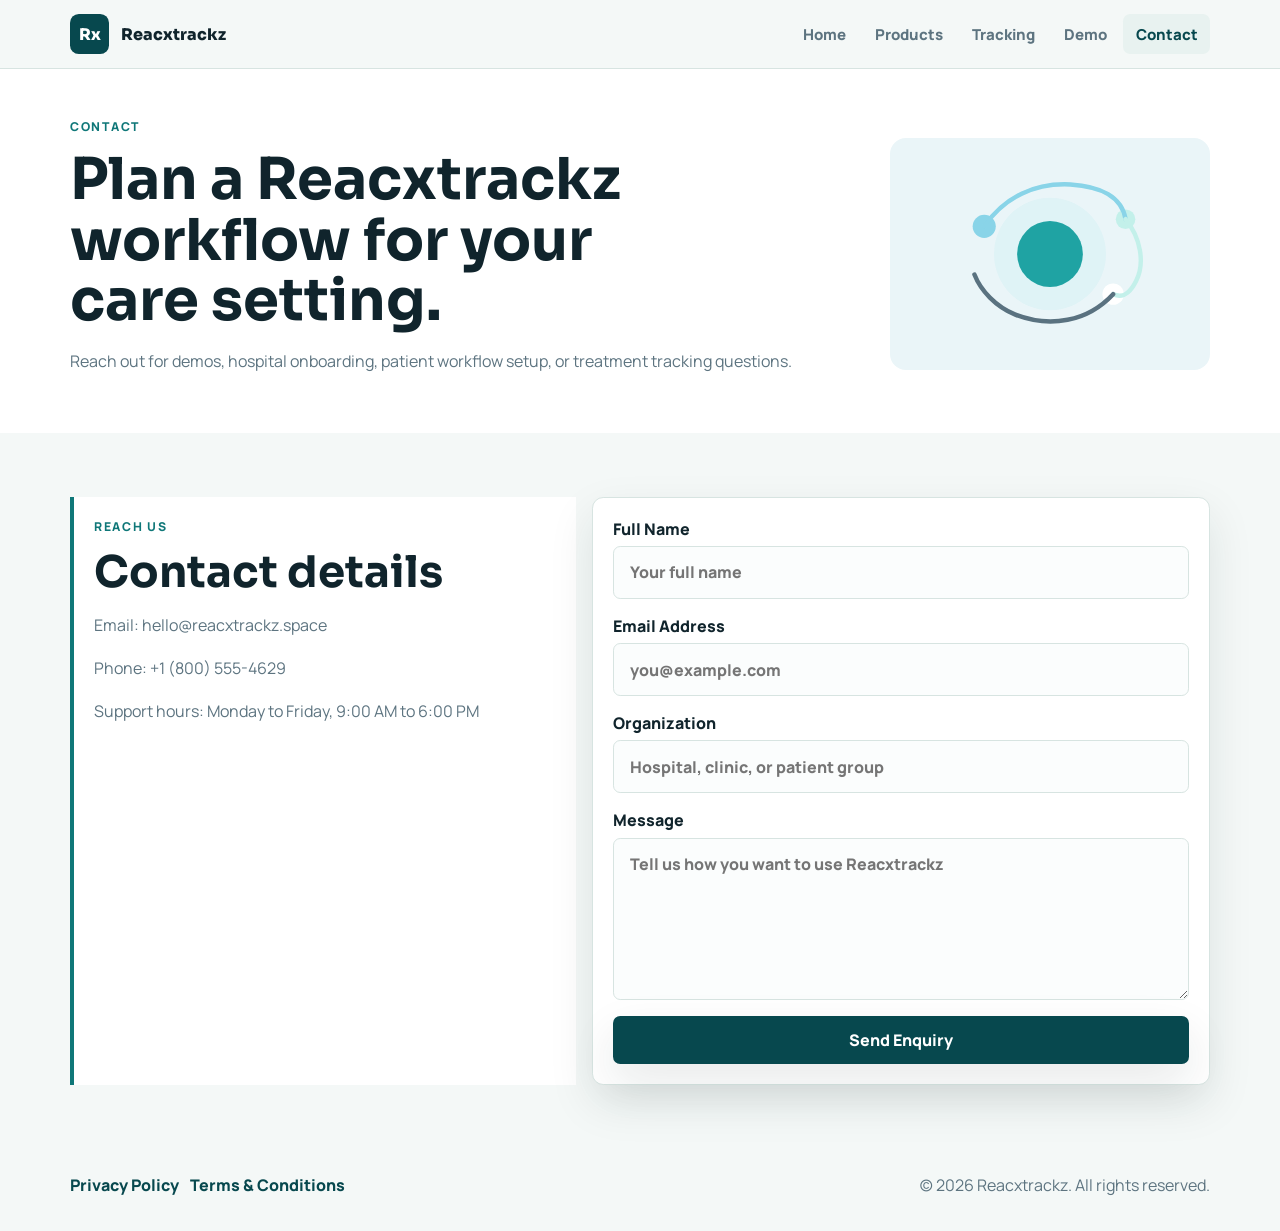
==== contact.html @ c433cd17 "Initial commit" ====
<!DOCTYPE html>
<html lang="en">
<head>
  <meta charset="UTF-8">
  <meta name="viewport" content="width=device-width, initial-scale=1.0">
  <title>Contact | Reacxtrackz</title>
  <meta name="description" content="Contact Reacxtrackz for demos, hospital rollout, and AI treatment response tracking enquiries.">
  <link rel="preconnect" href="https://fonts.googleapis.com">
  <link rel="preconnect" href="https://fonts.gstatic.com" crossorigin>
  <link href="https://fonts.googleapis.com/css2?family=Sora:wght@500;700;800&family=Manrope:wght@400;500;700;800&display=swap" rel="stylesheet">
  <link rel="stylesheet" href="styles.css">
</head>
<body>
  <div class="site-shell">
    <nav class="topbar">
      <a class="brand" href="index.html"><span class="brand-mark">Rx</span><span class="brand-name">Reacxtrackz</span></a>
      <div class="nav-links">
        <a href="index.html">Home</a>
        <a href="products.html">Products</a>
        <a href="tracking.html">Tracking</a>
        <a href="demo.html">Demo</a>
        <a class="active" href="contact.html">Contact</a>
      </div>
    </nav>

    <header class="subhero">
      <div class="subhero-inner">
        <section>
          <p class="eyebrow">Contact</p>
          <h1>Plan a Reacxtrackz workflow for your care setting.</h1>
          <p>Reach out for demos, hospital onboarding, patient workflow setup, or treatment tracking questions.</p>
        </section>
        <div class="subhero-art">
          <img class="svg-art" src="assets/support-network.svg" alt="Reacxtrackz contact illustration">
        </div>
      </div>
    </header>

    <main>
      <section class="section contact-grid">
        <aside class="contact-card">
          <p class="eyebrow">Reach Us</p>
          <h2>Contact details</h2>
          <p>Email: hello@reacxtrackz.space</p>
          <p>Phone: +1 (800) 555-4629</p>
          <p>Support hours: Monday to Friday, 9:00 AM to 6:00 PM</p>
        </aside>

        <form class="contact-form">
          <label>
            Full Name
            <input type="text" placeholder="Your full name">
          </label>
          <label>
            Email Address
            <input type="email" placeholder="you@example.com">
          </label>
          <label>
            Organization
            <input type="text" placeholder="Hospital, clinic, or patient group">
          </label>
          <label>
            Message
            <textarea rows="6" placeholder="Tell us how you want to use Reacxtrackz"></textarea>
          </label>
          <button class="button button-primary" type="submit">Send Enquiry</button>
        </form>
      </section>
    </main>

    <footer class="site-footer">
      <div class="footer-links">
        <a href="privacy.html">Privacy Policy</a>
        <a href="terms.html">Terms & Conditions</a>
      </div>
      <p>(c) 2026 Reacxtrackz. All rights reserved.</p>
    </footer>
  </div>
</body>
</html>
---- styles.css ----
:root {
  --ink: #10242c;
  --muted: #5d7480;
  --bg: #f4f8f7;
  --surface: #ffffff;
  --soft: #e8f2f0;
  --line: #d7e4e1;
  --teal: #0f7778;
  --teal-dark: #07484e;
  --mint: #bce8dc;
  --blue: #dcecff;
  --amber: #f2c86b;
  --shadow: 0 18px 45px rgba(16, 36, 44, 0.1);
}

* {
  box-sizing: border-box;
}

body {
  margin: 0;
  font-family: "Manrope", Arial, sans-serif;
  color: var(--ink);
  background: var(--bg);
}

a {
  color: inherit;
  text-decoration: none;
}

button,
input,
textarea {
  font: inherit;
}

.site-shell {
  min-height: 100vh;
}

.topbar,
.section,
.site-footer {
  width: min(1140px, calc(100% - 2rem));
  margin: 0 auto;
}

.topbar {
  position: sticky;
  top: 0;
  z-index: 20;
  display: flex;
  align-items: center;
  justify-content: space-between;
  gap: 1rem;
  padding: 0.85rem 0;
  background: rgba(244, 248, 247, 0.94);
  backdrop-filter: blur(12px);
}

.brand {
  display: inline-flex;
  align-items: center;
  gap: 0.75rem;
  font-family: "Sora", Arial, sans-serif;
  font-weight: 800;
}

.brand-mark {
  display: grid;
  width: 2.45rem;
  height: 2.45rem;
  place-items: center;
  border-radius: 0.55rem;
  background: var(--teal-dark);
  color: #ffffff;
}

.nav-links {
  display: flex;
  flex-wrap: wrap;
  justify-content: flex-end;
  gap: 0.25rem;
}

.nav-links a {
  padding: 0.62rem 0.78rem;
  border-radius: 0.45rem;
  color: var(--muted);
  font-size: 0.94rem;
  font-weight: 800;
}

.nav-links a.active,
.nav-links a:hover {
  background: var(--soft);
  color: var(--teal-dark);
}

.hero {
  border-top: 1px solid var(--line);
  background:
    linear-gradient(90deg, rgba(188, 232, 220, 0.55), rgba(220, 236, 255, 0.7)),
    #f8fbfb;
}

.hero-inner,
.subhero-inner {
  width: min(1140px, calc(100% - 2rem));
  margin: 0 auto;
}

.hero-inner {
  display: grid;
  grid-template-columns: minmax(0, 1fr) minmax(320px, 0.76fr);
  gap: 2rem;
  align-items: center;
  min-height: 34rem;
  padding: 3rem 0;
}

.subhero {
  border-top: 1px solid var(--line);
  background: #ffffff;
}

.subhero-inner {
  display: grid;
  grid-template-columns: minmax(0, 1fr) minmax(240px, 0.42fr);
  gap: 2rem;
  align-items: center;
  padding: 3rem 0 2.6rem;
}

.subhero-art {
  justify-self: end;
  width: min(320px, 100%);
}

.eyebrow {
  margin: 0 0 0.8rem;
  color: var(--teal);
  font-size: 0.76rem;
  font-weight: 900;
  letter-spacing: 0.14em;
  text-transform: uppercase;
}

h1,
h2,
h3 {
  margin: 0;
  font-family: "Sora", Arial, sans-serif;
  letter-spacing: 0;
  line-height: 1.05;
}

h1 {
  max-width: 13ch;
  font-size: clamp(2.8rem, 6vw, 5.6rem);
}

.subhero h1 {
  max-width: 15ch;
  font-size: clamp(2.2rem, 4.5vw, 4.2rem);
}

h2 {
  font-size: clamp(1.9rem, 3.4vw, 3.1rem);
}

h3 {
  font-size: 1.25rem;
}

p,
li {
  color: var(--muted);
  line-height: 1.7;
}

.lead {
  max-width: 43rem;
  font-size: 1.08rem;
}

.hero-actions,
.footer-links,
.pill-row,
.tab-row {
  display: flex;
  flex-wrap: wrap;
  gap: 0.7rem;
}

.hero-actions {
  margin-top: 1.6rem;
}

.button {
  display: inline-flex;
  min-height: 3rem;
  align-items: center;
  justify-content: center;
  padding: 0 1.1rem;
  border: 1px solid transparent;
  border-radius: 0.45rem;
  font-weight: 900;
}

.button-primary {
  background: var(--teal-dark);
  color: #ffffff;
  box-shadow: var(--shadow);
}

.button-secondary,
.button-muted {
  border-color: var(--line);
  background: #ffffff;
  color: var(--teal-dark);
}

.hero-visual,
.insight-panel,
.card,
.contact-form,
.legal-card,
.demo-panel {
  border: 1px solid var(--line);
  border-radius: 0.7rem;
  background: var(--surface);
  box-shadow: var(--shadow);
}

.hero-visual {
  padding: 1rem;
}

.svg-art {
  display: block;
  width: 100%;
  height: auto;
}

.insight-panel {
  display: grid;
  gap: 0.8rem;
  margin-top: 1rem;
  padding: 1rem;
}

.insight-row,
.metric-strip,
.site-footer {
  display: flex;
  align-items: center;
  justify-content: space-between;
  gap: 1rem;
}

.insight-row {
  padding: 0.8rem;
  border: 1px solid var(--line);
  border-radius: 0.5rem;
}

.insight-row strong,
.metric strong,
.timeline-item strong {
  display: block;
  color: var(--ink);
}

.badge,
.tag,
.demo-label {
  display: inline-flex;
  width: fit-content;
  align-items: center;
  border-radius: 999px;
  padding: 0.32rem 0.62rem;
  background: var(--soft);
  color: var(--teal-dark);
  font-size: 0.82rem;
  font-weight: 900;
}

.metric-strip {
  align-items: stretch;
  margin-top: 2rem;
}

.metric {
  flex: 1 1 10rem;
  padding: 1rem;
  border-left: 3px solid var(--teal);
  background: rgba(255, 255, 255, 0.68);
}

.metric strong {
  font-family: "Sora", Arial, sans-serif;
  font-size: 1.55rem;
}

.section {
  padding: 4rem 0;
}

.section.tight {
  padding-top: 2rem;
}

.section-head {
  max-width: 700px;
  margin-bottom: 1.6rem;
}

.section-grid,
.feature-grid,
.contact-grid,
.demo-grid,
.tracking-layout {
  display: grid;
  gap: 1rem;
}

.section-grid {
  grid-template-columns: repeat(3, minmax(0, 1fr));
}

.feature-grid,
.demo-grid,
.tracking-layout,
.contact-grid {
  grid-template-columns: minmax(0, 0.9fr) minmax(0, 1.1fr);
}

.card,
.demo-panel,
.legal-card {
  padding: 1.25rem;
}

.card h3,
.demo-panel h3,
.legal-card h2 {
  margin: 0.65rem 0;
}

.workflow {
  display: grid;
  gap: 0.85rem;
  padding: 0;
  margin: 0;
  list-style: none;
}

.workflow li,
.timeline-item,
.pill-row span {
  padding: 0.85rem;
  border: 1px solid var(--line);
  border-radius: 0.5rem;
  background: #ffffff;
}

.split-band {
  background: var(--teal-dark);
  color: #ffffff;
}

.split-band .section {
  display: grid;
  grid-template-columns: minmax(0, 0.9fr) minmax(0, 1.1fr);
  gap: 2rem;
  align-items: start;
}

.split-band p,
.split-band li {
  color: rgba(255, 255, 255, 0.72);
}

.split-band .eyebrow {
  color: var(--mint);
}

.split-band .card {
  background: rgba(255, 255, 255, 0.08);
  border-color: rgba(255, 255, 255, 0.16);
  box-shadow: none;
}

.split-band .card h3 {
  color: #ffffff;
}

.tab-button {
  min-height: 2.65rem;
  padding: 0 0.9rem;
  border: 1px solid var(--line);
  border-radius: 0.45rem;
  background: #ffffff;
  color: var(--muted);
  cursor: pointer;
  font-weight: 900;
}

.tab-button.active {
  background: var(--teal-dark);
  color: #ffffff;
}

.demo-image-wrap {
  margin: 1rem 0;
  padding: 0.8rem;
  border: 1px solid var(--line);
  border-radius: 0.55rem;
  background: #f8fbfb;
}

.demo-body {
  padding: 1rem;
  border-radius: 0.55rem;
  background: var(--soft);
}

.timeline-list {
  display: grid;
  gap: 0.8rem;
  margin-top: 1rem;
}

.contact-card {
  padding: 1.25rem;
  border-left: 4px solid var(--teal);
  background: #ffffff;
}

.contact-form {
  display: grid;
  gap: 1rem;
  padding: 1.25rem;
}

.contact-form label {
  display: grid;
  gap: 0.4rem;
  font-weight: 900;
}

.contact-form input,
.contact-form textarea {
  width: 100%;
  padding: 0.9rem 1rem;
  border: 1px solid var(--line);
  border-radius: 0.45rem;
  background: #fbfdfd;
  color: var(--ink);
}

.legal-card {
  max-width: 860px;
}

.legal-card h2:not(:first-child) {
  margin-top: 1.3rem;
}

.cta {
  background: linear-gradient(90deg, var(--soft), var(--blue));
}

.cta .section {
  display: flex;
  align-items: center;
  justify-content: space-between;
  gap: 1.4rem;
}

.cta p {
  max-width: 42rem;
}

.site-footer {
  flex-wrap: wrap;
  padding: 1.4rem 0 2rem;
}

.footer-links a {
  color: var(--teal-dark);
  font-weight: 800;
}

.site-footer p {
  margin: 0;
}

@media (max-width: 920px) {
  .topbar {
    position: static;
    align-items: flex-start;
    flex-direction: column;
  }

  .nav-links {
    justify-content: flex-start;
  }

  .hero-inner,
  .subhero-inner,
  .section-grid,
  .feature-grid,
  .demo-grid,
  .tracking-layout,
  .contact-grid,
  .split-band .section {
    grid-template-columns: 1fr;
  }

  .subhero-art {
    justify-self: start;
  }

  h1,
  .subhero h1 {
    max-width: none;
  }

  .cta .section {
    align-items: flex-start;
    flex-direction: column;
  }
}

@media (max-width: 640px) {
  .topbar,
  .section,
  .site-footer,
  .hero-inner,
  .subhero-inner {
    width: min(100% - 1rem, 1140px);
  }

  h1 {
    font-size: clamp(2.3rem, 12vw, 3.25rem);
  }

  .hero-inner,
  .subhero-inner,
  .section {
    padding-top: 2.5rem;
    padding-bottom: 2.5rem;
  }
}
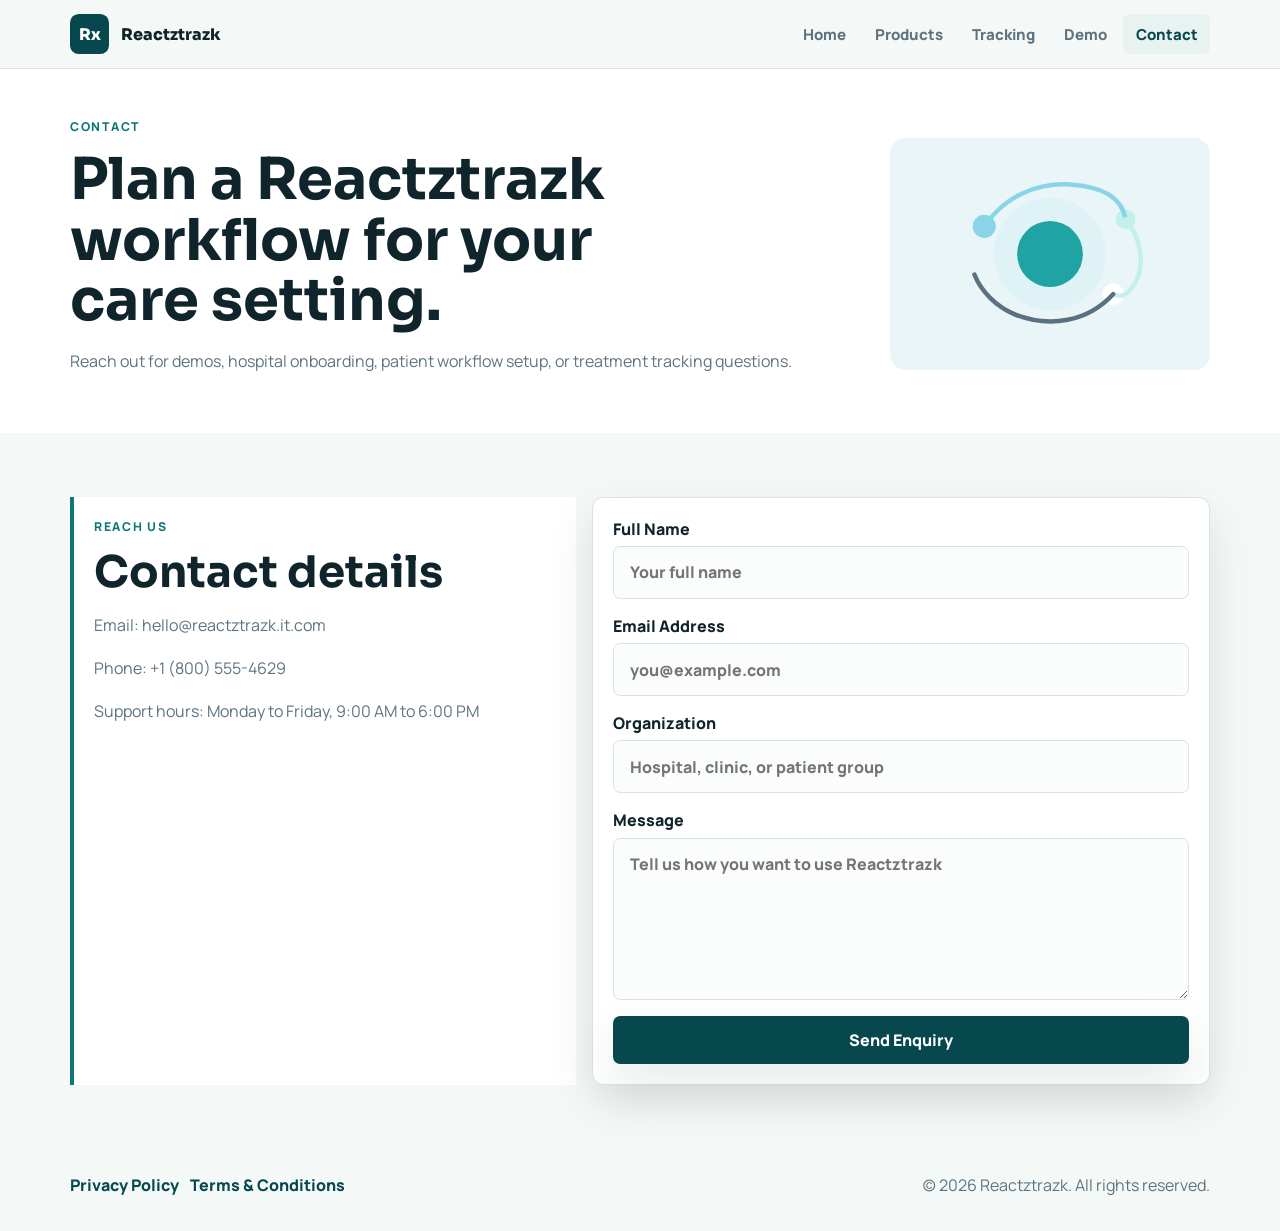
==== commit 6ace5953: "Rename Reacxtrackz to Reactztrazk" ====
--- a/contact.html
+++ b/contact.html
@@ -3,8 +3,8 @@
 <head>
   <meta charset="UTF-8">
   <meta name="viewport" content="width=device-width, initial-scale=1.0">
-  <title>Contact | Reacxtrackz</title>
-  <meta name="description" content="Contact Reacxtrackz for demos, hospital rollout, and AI treatment response tracking enquiries.">
+  <title>Contact | Reactztrazk</title>
+  <meta name="description" content="Contact Reactztrazk for demos, hospital rollout, and AI treatment response tracking enquiries.">
   <link rel="preconnect" href="https://fonts.googleapis.com">
   <link rel="preconnect" href="https://fonts.gstatic.com" crossorigin>
   <link href="https://fonts.googleapis.com/css2?family=Sora:wght@500;700;800&family=Manrope:wght@400;500;700;800&display=swap" rel="stylesheet">
@@ -13,7 +13,7 @@
 <body>
   <div class="site-shell">
     <nav class="topbar">
-      <a class="brand" href="index.html"><span class="brand-mark">Rx</span><span class="brand-name">Reacxtrackz</span></a>
+      <a class="brand" href="index.html"><span class="brand-mark">Rx</span><span class="brand-name">Reactztrazk</span></a>
       <div class="nav-links">
         <a href="index.html">Home</a>
         <a href="products.html">Products</a>
@@ -27,11 +27,11 @@
       <div class="subhero-inner">
         <section>
           <p class="eyebrow">Contact</p>
-          <h1>Plan a Reacxtrackz workflow for your care setting.</h1>
+          <h1>Plan a Reactztrazk workflow for your care setting.</h1>
           <p>Reach out for demos, hospital onboarding, patient workflow setup, or treatment tracking questions.</p>
         </section>
         <div class="subhero-art">
-          <img class="svg-art" src="assets/support-network.svg" alt="Reacxtrackz contact illustration">
+          <img class="svg-art" src="assets/support-network.svg" alt="Reactztrazk contact illustration">
         </div>
       </div>
     </header>
@@ -41,7 +41,7 @@
         <aside class="contact-card">
           <p class="eyebrow">Reach Us</p>
           <h2>Contact details</h2>
-          <p>Email: hello@reacxtrackz.space</p>
+          <p>Email: hello@reactztrazk.it.com</p>
           <p>Phone: +1 (800) 555-4629</p>
           <p>Support hours: Monday to Friday, 9:00 AM to 6:00 PM</p>
         </aside>
@@ -61,7 +61,7 @@
           </label>
           <label>
             Message
-            <textarea rows="6" placeholder="Tell us how you want to use Reacxtrackz"></textarea>
+            <textarea rows="6" placeholder="Tell us how you want to use Reactztrazk"></textarea>
           </label>
           <button class="button button-primary" type="submit">Send Enquiry</button>
         </form>
@@ -73,7 +73,7 @@
         <a href="privacy.html">Privacy Policy</a>
         <a href="terms.html">Terms & Conditions</a>
       </div>
-      <p>(c) 2026 Reacxtrackz. All rights reserved.</p>
+      <p>(c) 2026 Reactztrazk. All rights reserved.</p>
     </footer>
   </div>
 </body>
